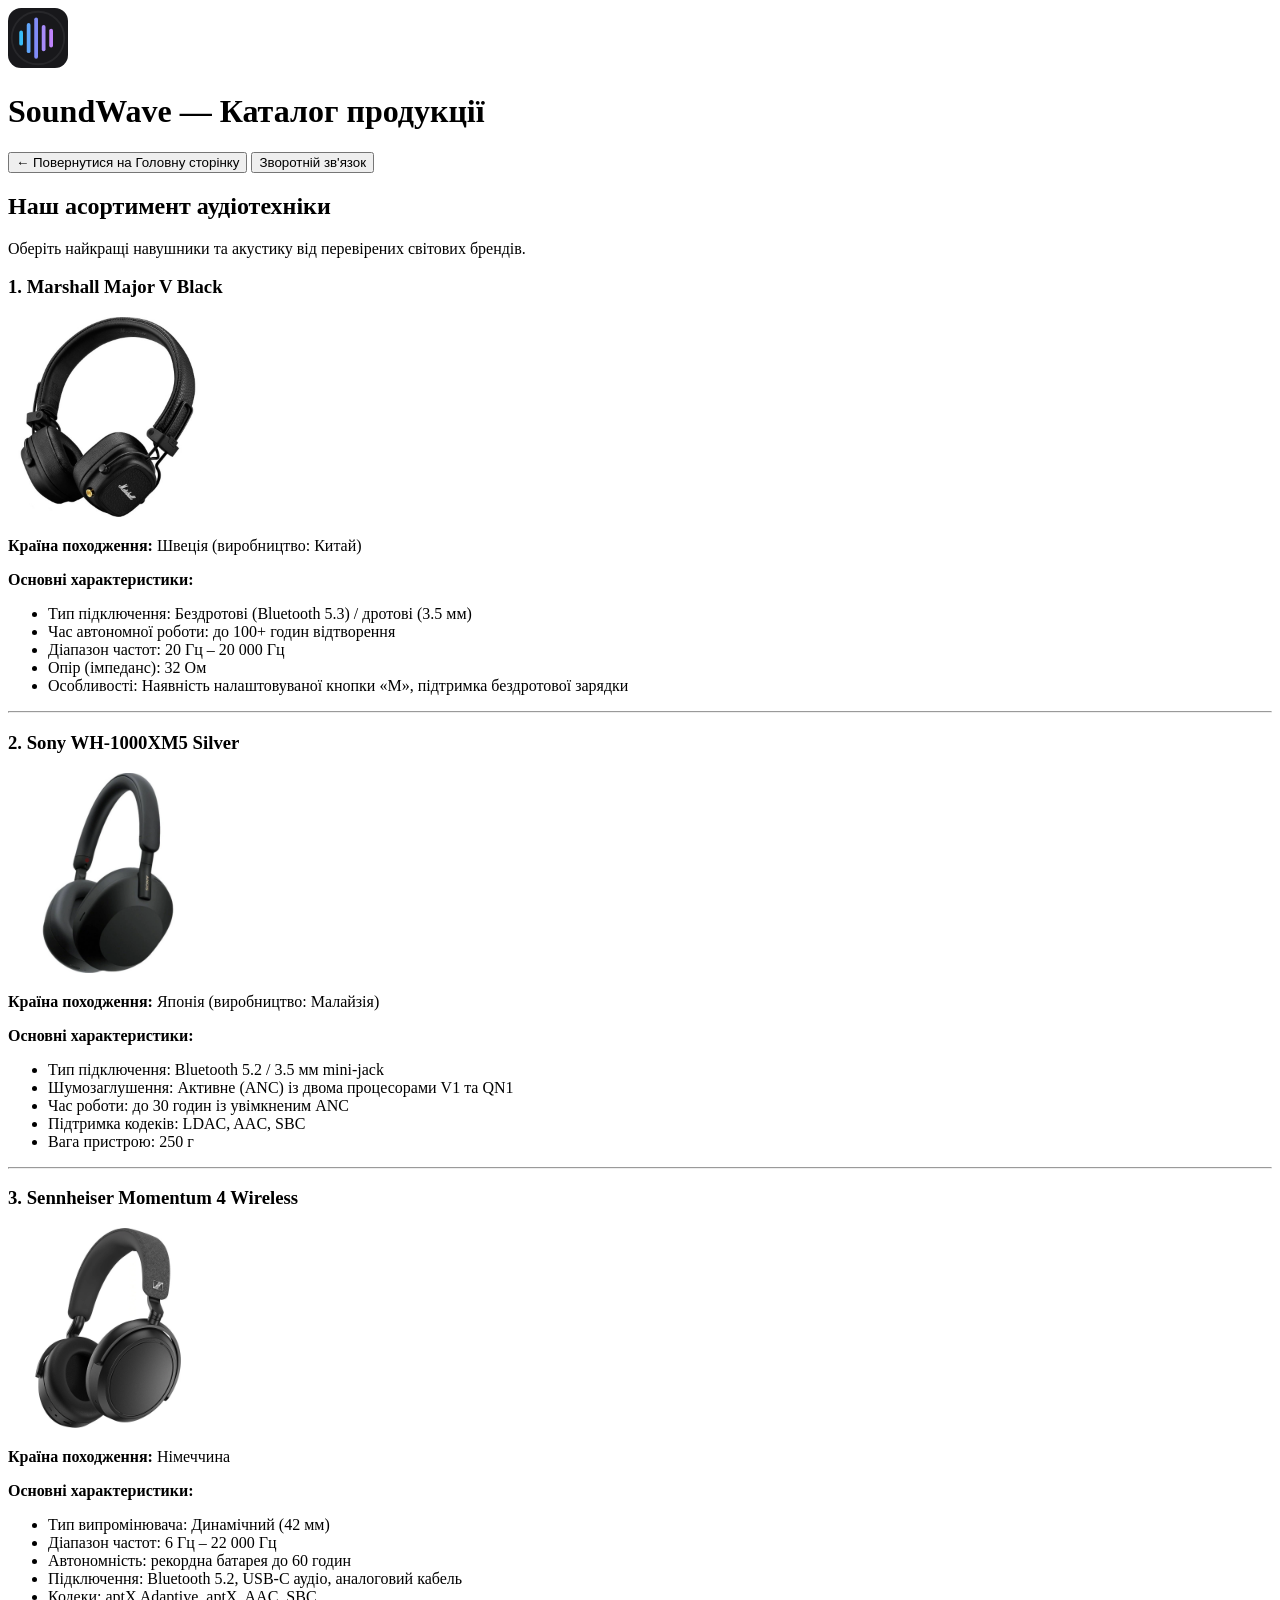
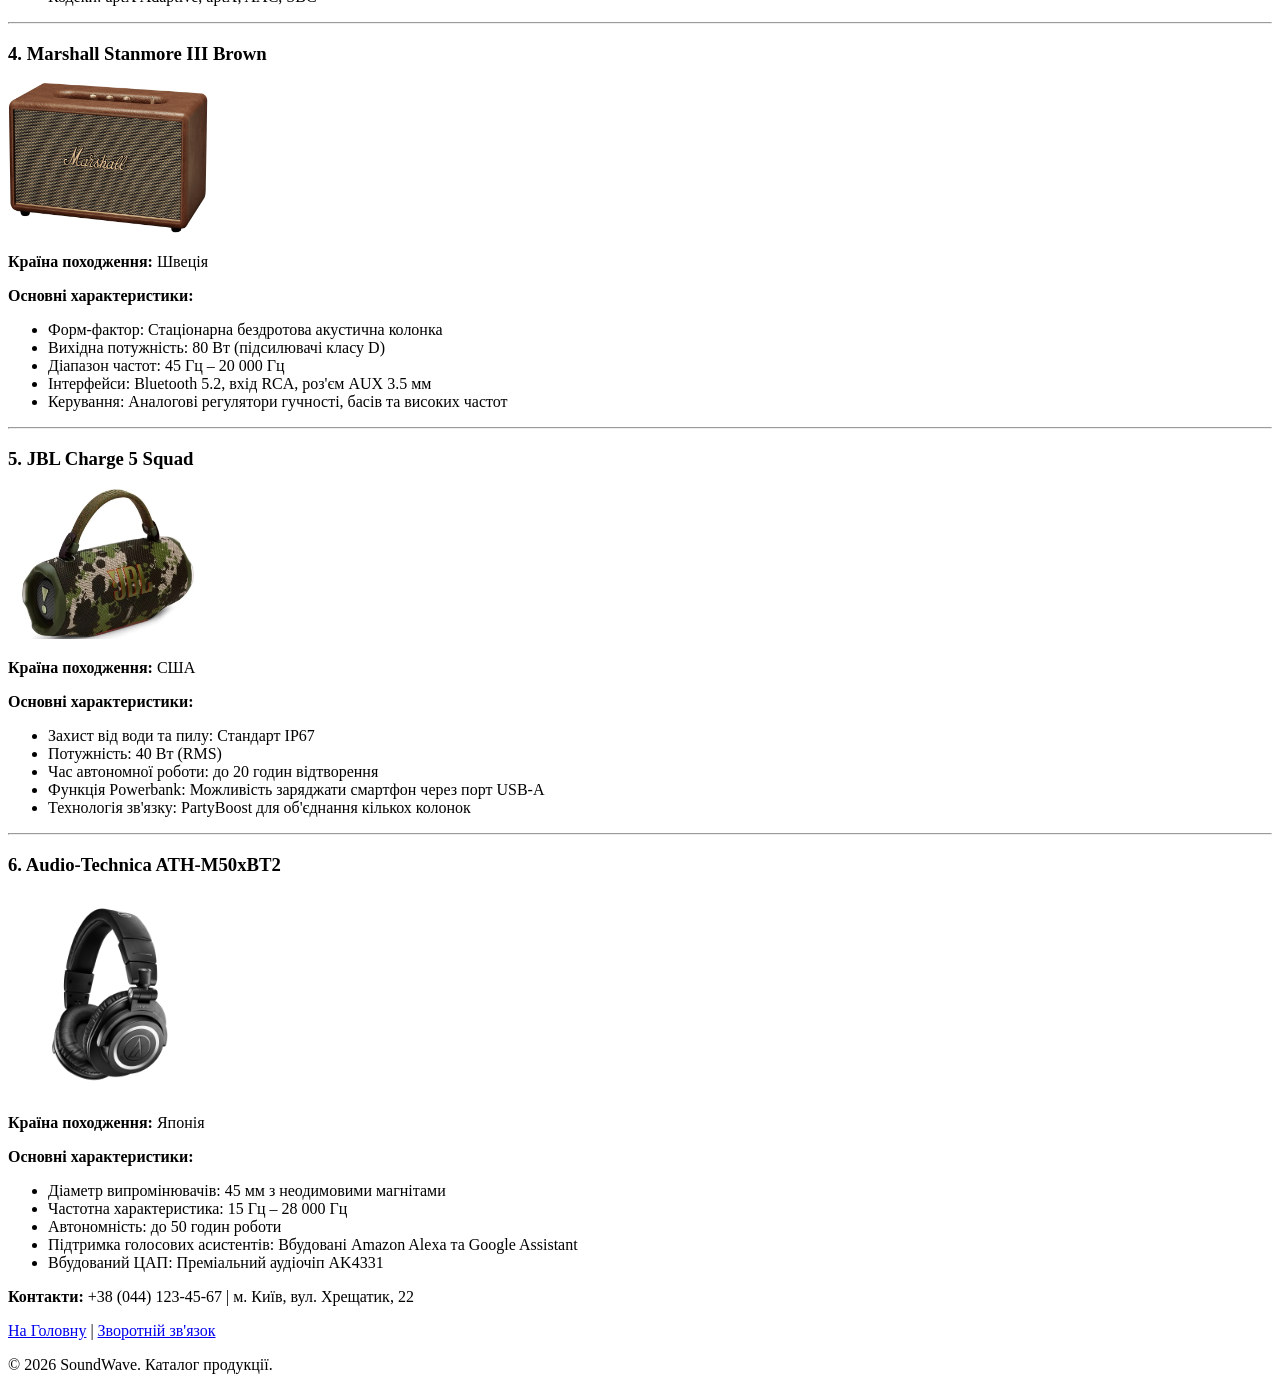
==== lab1/catalog.html @ 1db7e1ef "feat(lab1): add semantic HTML pages for audio web store (variant 1)" ====
<!DOCTYPE html>
<html lang="uk">
<head>
    <meta charset="UTF-8">
    <meta name="viewport" content="width=device-width, initial-scale=1.0">
    <title>SoundWave - Каталог товарів</title>
</head>
<body>

    <!-- Шапка сайту з логотипом та кнопкою переходу -->
    <header>
        <div class="logo-container">
            <img src="logo.svg" alt="Логотип SoundWave" width="60" height="60">
            <h1>SoundWave — Каталог продукції</h1>
        </div>

        <nav>
            <!-- Обов'язкова кнопка повернення на головну сторінку -->
            <a href="index.html"><button type="button">&larr; Повернутися на Головну сторінку</button></a>
            <a href="feedback.html"><button type="button">Зворотній зв'язок</button></a>
        </nav>
    </header>

    <main>
        <section>
            <h2>Наш асортимент аудіотехніки</h2>
            <p>Оберіть найкращі навушники та акустику від перевірених світових брендів.</p>

            <!-- Список товарів (представлено 6 моделей, згідно з вимогою "до 10 шт.") -->
            <div class="product-list">

                <!-- Товар 1 -->
                <article>
                    <h3>1. Marshall Major V Black</h3>
                    <img src="images/marshall5.jpg" alt="Навушники Marshall Major V" width="200" height="200">
                    <p><strong>Країна походження:</strong> Швеція (виробництво: Китай)</p>
                    <p><strong>Основні характеристики:</strong></p>
                    <ul>
                        <li>Тип підключення: Бездротові (Bluetooth 5.3) / дротові (3.5 мм)</li>
                        <li>Час автономної роботи: до 100+ годин відтворення</li>
                        <li>Діапазон частот: 20 Гц – 20 000 Гц</li>
                        <li>Опір (імпеданс): 32 Ом</li>
                        <li>Особливості: Наявність налаштовуваної кнопки «M», підтримка бездротової зарядки</li>
                    </ul>
                </article>
                <hr>

                <!-- Товар 2 -->
                <article>
                    <h3>2. Sony WH-1000XM5 Silver</h3>
                    <img src="images/sony.webp" alt="Навушники Sony WH-1000XM5" width="200" height="200">
                    <p><strong>Країна походження:</strong> Японія (виробництво: Малайзія)</p>
                    <p><strong>Основні характеристики:</strong></p>
                    <ul>
                        <li>Тип підключення: Bluetooth 5.2 / 3.5 мм mini-jack</li>
                        <li>Шумозаглушення: Активне (ANC) із двома процесорами V1 та QN1</li>
                        <li>Час роботи: до 30 годин із увімкненим ANC</li>
                        <li>Підтримка кодеків: LDAC, AAC, SBC</li>
                        <li>Вага пристрою: 250 г</li>
                    </ul>
                </article>
                <hr>

                <!-- Товар 3 -->
                <article>
                    <h3>3. Sennheiser Momentum 4 Wireless</h3>
                    <img src="images/sennheiser.webp" alt="Навушники Sennheiser Momentum 4" width="200" height="200">
                    <p><strong>Країна походження:</strong> Німеччина</p>
                    <p><strong>Основні характеристики:</strong></p>
                    <ul>
                        <li>Тип випромінювача: Динамічний (42 мм)</li>
                        <li>Діапазон частот: 6 Гц – 22 000 Гц</li>
                        <li>Автономність: рекордна батарея до 60 годин</li>
                        <li>Підключення: Bluetooth 5.2, USB-C аудіо, аналоговий кабель</li>
                        <li>Кодеки: aptX Adaptive, aptX, AAC, SBC</li>
                    </ul>
                </article>
                <hr>

                <!-- Товар 4 -->
                <article>
                    <h3>4. Marshall Stanmore III Brown</h3>
                    <img src="images/MarshallStanmore.jpg" alt="Акустика Marshall Stanmore III" width="200" height="150">
                    <p><strong>Країна походження:</strong> Швеція</p>
                    <p><strong>Основні характеристики:</strong></p>
                    <ul>
                        <li>Форм-фактор: Стаціонарна бездротова акустична колонка</li>
                        <li>Вихідна потужність: 80 Вт (підсилювачі класу D)</li>
                        <li>Діапазон частот: 45 Гц – 20 000 Гц</li>
                        <li>Інтерфейси: Bluetooth 5.2, вхід RCA, роз'єм AUX 3.5 мм</li>
                        <li>Керування: Аналогові регулятори гучності, басів та високих частот</li>
                    </ul>
                </article>
                <hr>

                <!-- Товар 5 -->
                <article>
                    <h3>5. JBL Charge 5 Squad</h3>
                    <img src="images/JBLCharge5Squad.webp" alt="Колонка JBL Charge 5" width="200" height="150">
                    <p><strong>Країна походження:</strong> США</p>
                    <p><strong>Основні характеристики:</strong></p>
                    <ul>
                        <li>Захист від води та пилу: Стандарт IP67</li>
                        <li>Потужність: 40 Вт (RMS)</li>
                        <li>Час автономної роботи: до 20 годин відтворення</li>
                        <li>Функція Powerbank: Можливість заряджати смартфон через порт USB-A</li>
                        <li>Технологія зв'язку: PartyBoost для об'єднання кількох колонок</li>
                    </ul>
                </article>
                <hr>

                <!-- Товар 6 -->
                <article>
                    <h3>6. Audio-Technica ATH-M50xBT2</h3>
                    <img src="images/Audio-Technica.png" alt="Навушники Audio-Technica ATH-M50xBT2" width="200" height="200">
                    <p><strong>Країна походження:</strong> Японія</p>
                    <p><strong>Основні характеристики:</strong></p>
                    <ul>
                        <li>Діаметр випромінювачів: 45 мм з неодимовими магнітами</li>
                        <li>Частотна характеристика: 15 Гц – 28 000 Гц</li>
                        <li>Автономність: до 50 годин роботи</li>
                        <li>Підтримка голосових асистентів: Вбудовані Amazon Alexa та Google Assistant</li>
                        <li>Вбудований ЦАП: Преміальний аудіочіп AK4331</li>
                    </ul>
                </article>

            </div>
        </section>
    </main>

    <!-- Підвал сайту -->
    <footer>
        <p><strong>Контакти:</strong> +38 (044) 123-45-67 | м. Київ, вул. Хрещатик, 22</p>
        <p><a href="index.html">На Головну</a> | <a href="feedback.html">Зворотній зв'язок</a></p>
        <p>&copy; 2026 SoundWave. Каталог продукції.</p>
    </footer>

</body>
</html>
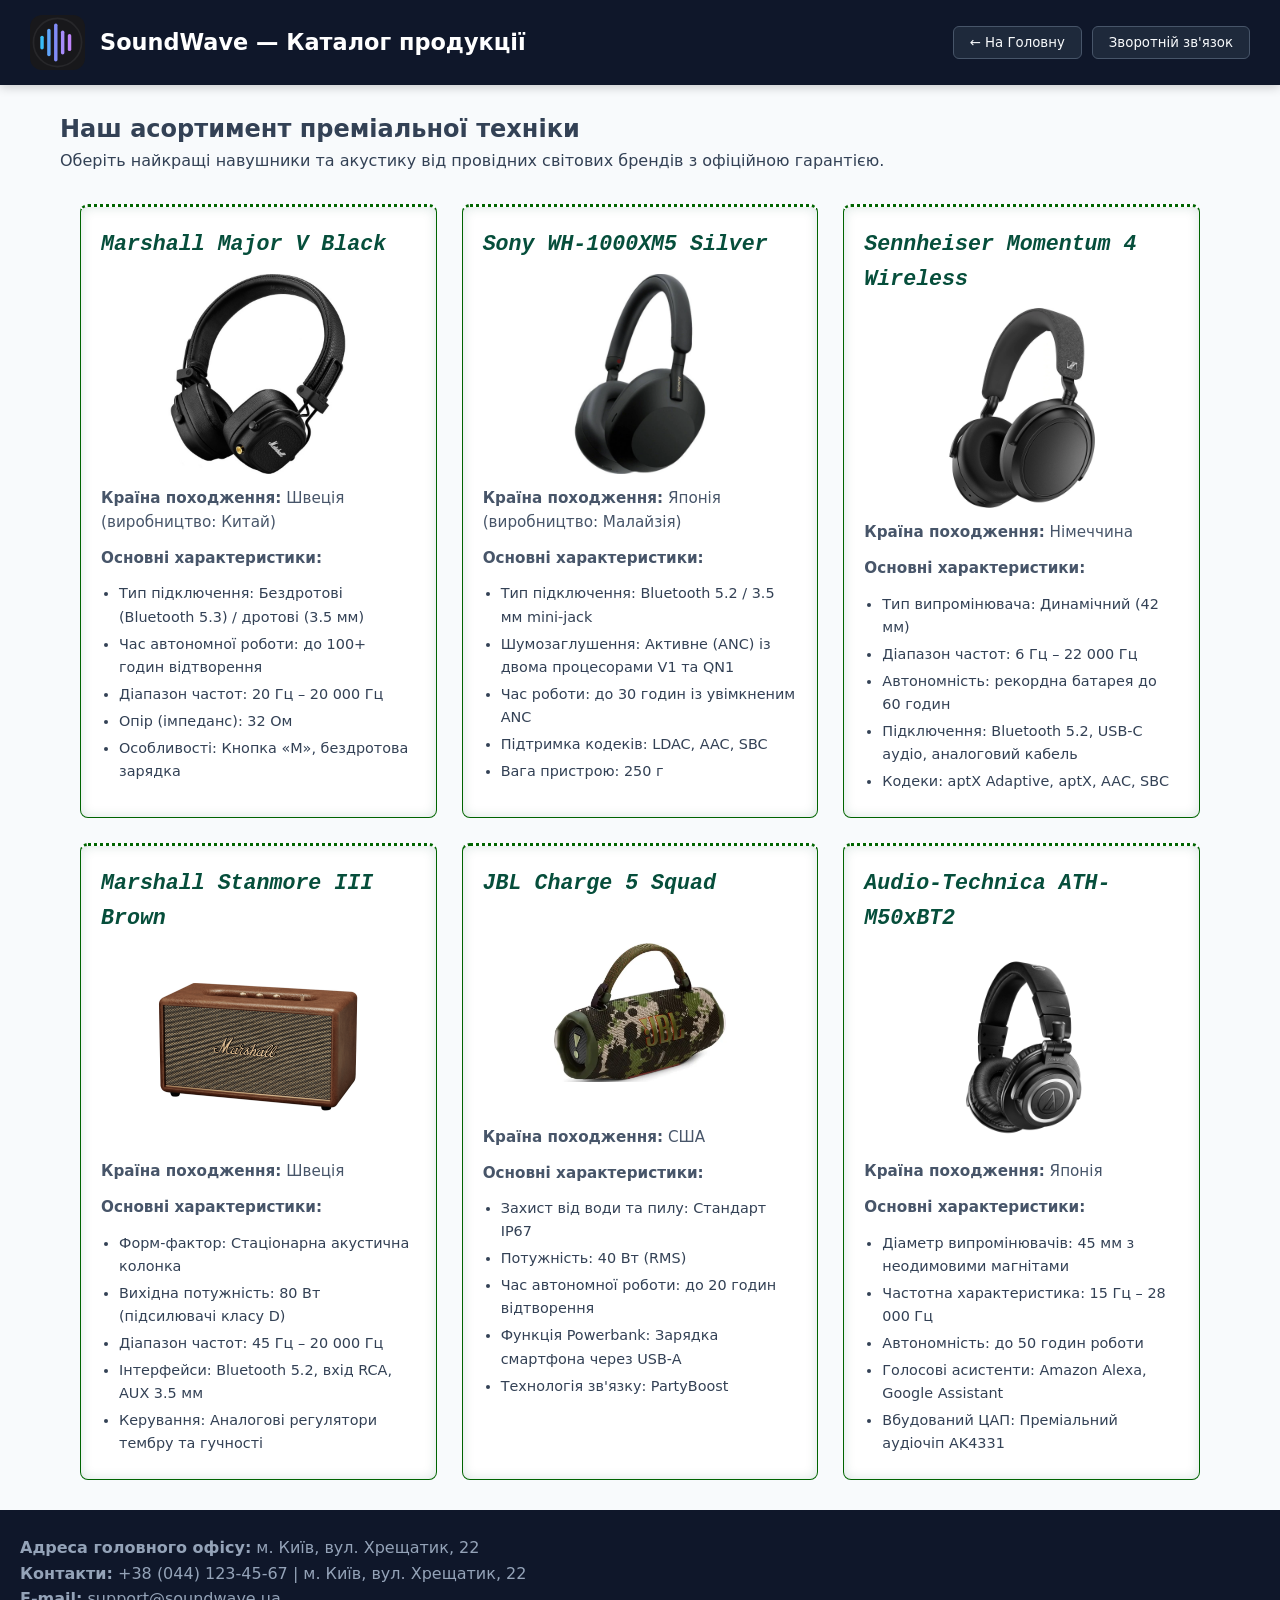
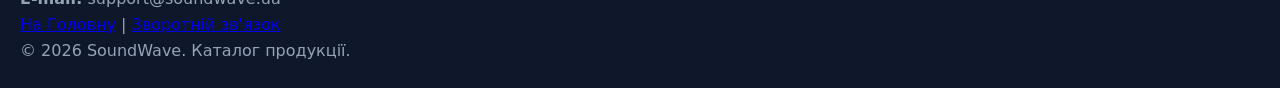
==== commit aacbd344: "feat(styles): implement CSS3 styling with Grid, Flexbox, and animations for Lab 2" ====
--- a/lab1/catalog.html
+++ b/lab1/catalog.html
@@ -4,35 +4,59 @@
     <meta charset="UTF-8">
     <meta name="viewport" content="width=device-width, initial-scale=1.0">
     <title>SoundWave - Каталог товарів</title>
+    <link rel="icon" type="image/svg+xml" href="logo.svg">
+    
+    <!-- Підключення зовнішньої таблиці стилів -->
+    <link rel="stylesheet" href="style.css">
+
+    <!-- Внутрішня таблиця стилів (Internal CSS) -->
+    <style>
+        /* Додаткове вирівнювання списку характеристик усередині карток */
+        .product-card ul {
+            margin-left: 18px;
+            font-size: 0.9rem;
+            color: #334155;
+        }
+
+        .product-card ul li {
+            margin-bottom: 4px;
+        }
+
+        /* Адаптація відступу зверху через фіксовану шапку */
+        body.catalog-page {
+            padding-top: 110px;
+        }
+    </style>
 </head>
-<body>
+<body class="catalog-page">
 
-    <!-- Шапка сайту з логотипом та кнопкою переходу -->
-    <header>
-        <div class="logo-container">
-            <img src="logo.svg" alt="Логотип SoundWave" width="60" height="60">
+    <!-- Шапка сайту: фіксована зверху (position: fixed; top: 0;) -->
+    <header class="fixed-catalog-header">
+        <div class="logo-box">
+            <img src="logo.svg" alt="Логотип SoundWave" width="55" height="55">
             <h1>SoundWave — Каталог продукції</h1>
         </div>
 
-        <nav>
-            <!-- Обов'язкова кнопка повернення на головну сторінку -->
-            <a href="index.html"><button type="button">&larr; Повернутися на Головну сторінку</button></a>
-            <a href="feedback.html"><button type="button">Зворотній зв'язок</button></a>
+        <nav class="header-nav">
+            <ul>
+                <li><a href="index.html"><button type="button">&larr; На Головну</button></a></li>
+                <li><a href="feedback.html"><button type="button">Зворотній зв'язок</button></a></li>
+            </ul>
         </nav>
     </header>
 
     <main>
-        <section>
-            <h2>Наш асортимент аудіотехніки</h2>
-            <p>Оберіть найкращі навушники та акустику від перевірених світових брендів.</p>
+        <section style="max-width: 1200px; margin: 0 auto; padding: 0 20px;">
+            <h2>Наш асортимент преміальної техніки</h2>
+            <p>Оберіть найкращі навушники та акустику від провідних світових брендів з офіційною гарантією.</p>
 
-            <!-- Список товарів (представлено 6 моделей, згідно з вимогою "до 10 шт.") -->
-            <div class="product-list">
+            <!-- Сітка товарів на базі CSS Grid Layout -->
+            <div class="catalog-grid">
 
                 <!-- Товар 1 -->
-                <article>
-                    <h3>1. Marshall Major V Black</h3>
-                    <img src="images/marshall5.jpg" alt="Навушники Marshall Major V" width="200" height="200">
+                <article class="product-card">
+                    <h3> Marshall Major V Black</h3>
+                    <img class="product-img" src="images/marshall5.jpg" alt="Навушники Marshall Major V" width="200" height="200">
                     <p><strong>Країна походження:</strong> Швеція (виробництво: Китай)</p>
                     <p><strong>Основні характеристики:</strong></p>
                     <ul>
@@ -40,15 +64,14 @@
                         <li>Час автономної роботи: до 100+ годин відтворення</li>
                         <li>Діапазон частот: 20 Гц – 20 000 Гц</li>
                         <li>Опір (імпеданс): 32 Ом</li>
-                        <li>Особливості: Наявність налаштовуваної кнопки «M», підтримка бездротової зарядки</li>
+                        <li>Особливості: Кнопка «M», бездротова зарядка</li>
                     </ul>
                 </article>
-                <hr>
 
                 <!-- Товар 2 -->
-                <article>
-                    <h3>2. Sony WH-1000XM5 Silver</h3>
-                    <img src="images/sony.webp" alt="Навушники Sony WH-1000XM5" width="200" height="200">
+                <article class="product-card">
+                    <h3> Sony WH-1000XM5 Silver</h3>
+                    <img class="product-img" src="images/sony.webp" alt="Навушники Sony WH-1000XM5" width="200" height="200">
                     <p><strong>Країна походження:</strong> Японія (виробництво: Малайзія)</p>
                     <p><strong>Основні характеристики:</strong></p>
                     <ul>
@@ -59,12 +82,11 @@
                         <li>Вага пристрою: 250 г</li>
                     </ul>
                 </article>
-                <hr>
 
                 <!-- Товар 3 -->
-                <article>
-                    <h3>3. Sennheiser Momentum 4 Wireless</h3>
-                    <img src="images/sennheiser.webp" alt="Навушники Sennheiser Momentum 4" width="200" height="200">
+                <article class="product-card">
+                    <h3> Sennheiser Momentum 4 Wireless</h3>
+                    <img class="product-img" src="images/sennheiser.webp" alt="Навушники Sennheiser Momentum 4" width="200" height="200">
                     <p><strong>Країна походження:</strong> Німеччина</p>
                     <p><strong>Основні характеристики:</strong></p>
                     <ul>
@@ -75,51 +97,48 @@
                         <li>Кодеки: aptX Adaptive, aptX, AAC, SBC</li>
                     </ul>
                 </article>
-                <hr>
 
                 <!-- Товар 4 -->
-                <article>
-                    <h3>4. Marshall Stanmore III Brown</h3>
-                    <img src="images/MarshallStanmore.jpg" alt="Акустика Marshall Stanmore III" width="200" height="150">
+                <article class="product-card">
+                    <h3> Marshall Stanmore III Brown</h3>
+                    <img class="product-img" src="images/MarshallStanmore.jpg" alt="Акустика Marshall Stanmore III" width="200" height="150">
                     <p><strong>Країна походження:</strong> Швеція</p>
                     <p><strong>Основні характеристики:</strong></p>
                     <ul>
-                        <li>Форм-фактор: Стаціонарна бездротова акустична колонка</li>
+                        <li>Форм-фактор: Стаціонарна акустична колонка</li>
                         <li>Вихідна потужність: 80 Вт (підсилювачі класу D)</li>
                         <li>Діапазон частот: 45 Гц – 20 000 Гц</li>
-                        <li>Інтерфейси: Bluetooth 5.2, вхід RCA, роз'єм AUX 3.5 мм</li>
-                        <li>Керування: Аналогові регулятори гучності, басів та високих частот</li>
+                        <li>Інтерфейси: Bluetooth 5.2, вхід RCA, AUX 3.5 мм</li>
+                        <li>Керування: Аналогові регулятори тембру та гучності</li>
                     </ul>
                 </article>
-                <hr>
 
                 <!-- Товар 5 -->
-                <article>
-                    <h3>5. JBL Charge 5 Squad</h3>
-                    <img src="images/JBLCharge5Squad.webp" alt="Колонка JBL Charge 5" width="200" height="150">
+                <article class="product-card">
+                    <h3> JBL Charge 5 Squad</h3>
+                    <img class="product-img" src="images/JBLCharge5Squad.webp" alt="Колонка JBL Charge 5" width="200" height="150">
                     <p><strong>Країна походження:</strong> США</p>
                     <p><strong>Основні характеристики:</strong></p>
                     <ul>
                         <li>Захист від води та пилу: Стандарт IP67</li>
                         <li>Потужність: 40 Вт (RMS)</li>
                         <li>Час автономної роботи: до 20 годин відтворення</li>
-                        <li>Функція Powerbank: Можливість заряджати смартфон через порт USB-A</li>
-                        <li>Технологія зв'язку: PartyBoost для об'єднання кількох колонок</li>
+                        <li>Функція Powerbank: Зарядка смартфона через USB-A</li>
+                        <li>Технологія зв'язку: PartyBoost</li>
                     </ul>
                 </article>
-                <hr>
 
                 <!-- Товар 6 -->
-                <article>
-                    <h3>6. Audio-Technica ATH-M50xBT2</h3>
-                    <img src="images/Audio-Technica.png" alt="Навушники Audio-Technica ATH-M50xBT2" width="200" height="200">
+                <article class="product-card">
+                    <h3> Audio-Technica ATH-M50xBT2</h3>
+                    <img class="product-img" src="images/Audio-Technica.png" alt="Навушники Audio-Technica ATH-M50xBT2" width="200" height="200">
                     <p><strong>Країна походження:</strong> Японія</p>
                     <p><strong>Основні характеристики:</strong></p>
                     <ul>
                         <li>Діаметр випромінювачів: 45 мм з неодимовими магнітами</li>
                         <li>Частотна характеристика: 15 Гц – 28 000 Гц</li>
                         <li>Автономність: до 50 годин роботи</li>
-                        <li>Підтримка голосових асистентів: Вбудовані Amazon Alexa та Google Assistant</li>
+                        <li>Голосові асистенти: Amazon Alexa, Google Assistant</li>
                         <li>Вбудований ЦАП: Преміальний аудіочіп AK4331</li>
                     </ul>
                 </article>
@@ -130,7 +149,9 @@
 
     <!-- Підвал сайту -->
     <footer>
+        <p><strong>Адреса головного офісу:</strong> м. Київ, вул. Хрещатик, 22</p>
         <p><strong>Контакти:</strong> +38 (044) 123-45-67 | м. Київ, вул. Хрещатик, 22</p>
+        <p><strong>E-mail:</strong> support@soundwave.ua</p>
         <p><a href="index.html">На Головну</a> | <a href="feedback.html">Зворотній зв'язок</a></p>
         <p>&copy; 2026 SoundWave. Каталог продукції.</p>
     </footer>
--- a/lab1/style.css
+++ b/lab1/style.css
@@ -0,0 +1,401 @@
+/* ==========================================================================
+   Лабораторна робота №2: СТИЛІЗАЦІЯ ЗАСОБАМИ CSS (Варіант 1)
+   Стиль дизайну: Мінімалізм / Hi-tech
+   ========================================================================== */
+
+/* 1. Селектор :root та глобальні змінні */
+:root {
+    --primary-color: #0f172a;               /* HEX */
+    --accent-green: darkgreen;              /* Назва кольору */
+    --accent-rgb: rgb(16, 185, 129);        /* RGB */
+    --accent-hsl: hsl(160, 84%, 39%);       /* HSL */
+    --font-main: system-ui, -apple-system, 'Segoe UI', Roboto, sans-serif; /* Шрифт 1 */
+    --font-mono: 'Courier New', Courier, monospace;                       /* Шрифт 2 */
+}
+
+/* 2. Універсальний селектор (скидання базових відступів) */
+* {
+    box-sizing: border-box;
+    margin: 0;
+    padding: 0;
+}
+
+/* Селектор елементу body */
+body {
+    font-family: var(--font-main);
+    background-color: #f8fafc;
+    color: #334155;
+    line-height: 1.6;
+    padding-top: 100px; /* Компенсація для позиціонованого header */
+    margin: 0;
+    min-height: 100vh;
+    display: flex;
+    flex-direction: column;
+}
+
+/* ==========================================================================
+   ГОЛОВНА СТОРІНКА (index.html)
+   ========================================================================== */
+
+/* Блок "Назва та логотип" абсолютно позиціонований з 0 відступом зверху */
+.main-header {
+    position: absolute;
+    top: 0;
+    left: 0;
+    width: 100%;
+    height: 90px;
+    background-color: var(--primary-color);
+    color: #ffffff;
+    display: flex;
+    justify-content: space-between;
+    align-items: center;
+    padding: 10px 30px;
+    z-index: 1000; /* Властивість z-index */
+}
+
+.logo-box {
+    display: flex;
+    align-items: center;
+    gap: 15px;
+}
+
+/* Селектор дочірніх елементів (комбінатор >) */
+.logo-box > h1 {
+    font-size: 1.4rem;
+    font-weight: 700;
+}
+
+/* Навігація в шапці (Inline-Flex + кнопки) */
+.header-nav ul {
+    list-style: none;
+    display: flex;
+    gap: 10px;
+}
+
+/* Стилізація кнопок з ефектом переходу (не менше 3 властивостей: фон, рамка, тінь) */
+button {
+    font-family: var(--font-main);
+    padding: 8px 16px;
+    background-color: #1e293b;
+    color: #f8fafc;
+    border: 1px solid #475569;
+    border-radius: 6px;
+    cursor: pointer;
+    transition: background-color 0.3s ease, border-color 0.3s ease, box-shadow 0.3s ease;
+}
+
+button:hover {
+    background-color: var(--accent-rgb);
+    border-color: #059669;
+    box-shadow: 0 4px 12px rgba(16, 185, 129, 0.4);
+}
+
+/* Grid Layout для головної сторінки */
+.home-grid-container {
+    display: grid;
+    grid-template-columns: 3fr 1fr;
+    gap: 25px;
+    max-width: 1200px;
+    margin: 20px auto;
+    padding: 0 20px;
+}
+
+/* Блок опису мети та списку завдань:
+   зовнішні відступи більші, ніж внутрішні */
+.about-card {
+    background-color: #ffffff;
+    border: 1px solid #e2e8f0;
+    border-radius: 8px;
+    padding: 15px;        /* Внутрішній відступ */
+    margin: 35px 0;       /* Зовнішній відступ: 35px > 15px */
+    position: relative;   /* Ще одне значення position */
+}
+
+/* Псевдоелемент ::before: контент із привітним емодзі перед описом мети */
+.about-card h2::before {
+    content: "👋 ";
+    font-size: 1.4rem;
+}
+
+/* Список завдань з римською нумерацією */
+.about-card ol {
+    margin-left: 30px;
+    margin-top: 10px;
+}
+
+/* Елемент зі смугою прокручування (властивість overflow) */
+.scrollable-content {
+    height: 100px;
+    overflow-y: scroll;
+    background-color: #f1f5f9;
+    padding: 12px;
+    border-radius: 6px;
+    margin-top: 15px;
+    border: 1px dashed #cbd5e1;
+}
+
+/* Навігація в сайдбарі по центру */
+.sidebar ul:last-of-type {
+    list-style: none;     /* прибирає маркери списку */
+    padding-left: 0;       /* прибирає зайвий лівий відступ браузера */
+}
+
+/* Таблиця характеристик */
+.table-wrapper {
+    background-color: #ffffff;
+    padding: 20px;
+    border-radius: 8px;
+    border: 1px solid #e2e8f0;
+    transition: transform 0.3s ease; /* Для плавної 2D-трансформації */
+}
+
+/* При наведенні курсору на блок таблиці він зміщується вгору на 2% */
+.table-wrapper:hover {
+    transform: translateY(-2%);
+}
+
+table {
+    width: 100%;
+    border-collapse: collapse;
+    margin-top: 10px;
+}
+
+th, td {
+    padding: 10px 12px;
+    text-align: left;
+    border: 1px solid #cbd5e1;
+}
+
+th {
+    background-color: #f1f5f9;
+    font-weight: 600;
+}
+
+/* Сайдбар з використанням float */
+.sidebar {
+    background-color: #ffffff;
+    border: 1px solid #e2e8f0;
+    border-radius: 8px;
+    padding: 20px;
+}
+
+/* Приклад використання селектора сусідніх сестринських елементів (+) */
+h3 + p {
+    margin-top: 8px;
+    color: #64748b;
+}
+
+/* Підвал сторінки */
+footer {
+    background-color: var(--primary-color);
+    color: #94a3b8;
+    padding: 25px 20px;
+    margin-top: auto;
+    position: static;
+    width: 100%;
+}
+
+/* Виділення тексту адреси та телефонів:
+   шрифт і фон через 2 сек підсилюються на 10% */
+/* Базові стилі для контактних даних */
+footer address {
+    font-style: normal;
+}
+
+/* При виділенні тексту одразу змінюється фон виділення */
+footer address ::selection {
+    background-color: #fde047;
+    color: #0f172a;
+}
+
+/* Коли користувач затискає мишку для виділення тексту адреси, 
+   через 2 секунди спрацьовує анімація підсилення шрифту на 10% та фону */
+footer address p:active {
+    animation: amplify-text 0.4s ease forwards;
+    animation-delay: 2s; /* Затримка рівно 2 секунди */
+}
+
+@keyframes amplify-text {
+    0% {
+        transform: scale(1);
+        background-color: transparent;
+    }
+    100% {
+        transform: scale(1.1); /* Підсилення розміру на 10% */
+        transform-origin: left center;
+        background-color: rgba(253, 224, 71, 0.2); /* Підсилення фону рядка */
+        padding-left: 6px;
+        border-radius: 4px;
+    }
+}
+/* Всі вже відвідані посилання мають темно-зелений колір */
+a:visited {
+    color: darkgreen !important;
+}
+
+/* ==========================================================================
+   СТОРІНКА «КАТАЛОГ» (catalog.html)
+   ========================================================================== */
+
+/* Блок назви та логотипу фіксований зверху */
+.fixed-catalog-header {
+    position: fixed;
+    top: 0;
+    left: 0;
+    width: 100%;
+    height: 85px;
+    background-color: var(--primary-color);
+    color: #ffffff;
+    display: flex;
+    justify-content: space-between;
+    align-items: center;
+    padding: 10px 30px;
+    z-index: 9999;
+    box-shadow: 0 2px 10px rgba(0,0,0,0.2);
+}
+
+/* Сітка каталогу на базі CSS Grid */
+.catalog-grid {
+    display: grid;
+    grid-template-columns: repeat(auto-fill, minmax(320px, 1fr));
+    gap: 25px;
+    max-width: 1200px;
+    margin: 30px auto;
+    padding: 0 20px;
+}
+
+/* Картка товару:
+   рамка темно-зеленого кольору, верхня межа крапкова, решта суцільні тонкі, внутрішня тінь */
+.product-card {
+    background-color: #ffffff;
+    border: 1px solid var(--accent-green);
+    border-top: 3px dotted var(--accent-green);
+    box-shadow: inset 0 0 12px rgba(6, 78, 59, 0.15); /* Тінь всередину рамки */
+    border-radius: 8px;
+    padding: 20px;
+    display: flex;
+    flex-direction: column;
+    gap: 12px;
+}
+
+/* Текст назви товару: більша вага, більша висота гліфів, ніж опис, та похилий */
+.product-card h3 {
+    font-size: 1.35rem;      /* Більша висота гліфів */
+    font-weight: 800;        /* Більша вага */
+    font-style: italic;      /* Похилий */
+    color: #064e3b;
+    font-family: var(--font-mono); /* Другий шрифт */
+}
+
+.product-card p {
+    font-size: 0.95rem;
+    color: #475569;
+}
+
+/* Базовий стан фотографії товару */
+.product-img {
+    width: 200px;
+    height: 200px;
+    object-fit: contain; 
+    margin: 0 auto;
+    border-radius: 6px;
+    display: block;
+    filter: sepia(0%) contrast(100%) brightness(100%);
+    -webkit-filter: sepia(0%) contrast(100%) brightness(100%);
+    transition: filter 0.3s ease;
+    cursor: pointer;
+}
+
+/* Запуск анімації при наведенні курсору */
+.product-img:hover {
+    animation-name: vintage-photo;
+    animation-duration: 1.2s;
+    animation-iteration-count: infinite;
+    animation-direction: alternate;
+    animation-timing-function: ease-in-out;
+}
+
+/* Ключові кадри: плавний перехід до імітації старовинного фото */
+@keyframes vintage-photo {
+    0% {
+        filter: sepia(20%) contrast(105%) brightness(98%);
+        -webkit-filter: sepia(20%) contrast(105%) brightness(98%);
+    }
+    50% {
+        filter: sepia(70%) contrast(125%) brightness(90%) hue-rotate(-10deg);
+        -webkit-filter: sepia(70%) contrast(125%) brightness(90%) hue-rotate(-10deg);
+    }
+    100% {
+        filter: sepia(95%) contrast(140%) brightness(85%) saturate(80%);
+        -webkit-filter: sepia(95%) contrast(140%) brightness(85%) saturate(80%);
+        transform: scale(1.02); /* Легке наближення для підсилення візуального ефекту */
+    }
+}
+
+/* Вже відвідані посилання на даній сторінці мають темно-зелений колір шрифта */
+.catalog-page a:visited {
+    color: var(--accent-green);
+}
+
+/* ==========================================================================
+   СТОРІНКА «ЗВОРОТНІЙ ЗВ'ЯЗОК» (feedback.html) — модуль Flexbox
+   ========================================================================== */
+
+.feedback-container {
+    max-width: 800px;
+    margin: 30px auto;
+    padding: 0 20px;
+}
+
+/* Flex-контейнер для форми з властивостями flex-flow, justify-content, align-items */
+.flex-form {
+    display: flex;
+    flex-flow: column nowrap;
+    justify-content: flex-start;
+    align-items: stretch;
+    background-color: #ffffff;
+    border: 1px solid #e2e8f0;
+    border-radius: 10px;
+    padding: 30px;
+    gap: 20px;
+}
+
+/* Flex-елемент fieldset */
+.flex-fieldset {
+    display: flex;
+    flex-direction: column;
+    gap: 15px;
+    border: 1px solid #cbd5e1;
+    border-radius: 8px;
+    padding: 20px;
+}
+
+/* Селектор за атрибутом [type="text"], [type="email"], [type="number"] */
+input[type="text"],
+input[type="email"],
+input[type="number"],
+select,
+textarea {
+    width: 100%;
+    padding: 10px 12px;
+    border: 1px solid #cbd5e1;
+    border-radius: 6px;
+    font-family: inherit;
+    font-size: 0.95rem;
+}
+
+/* Селектор за частковим атрибутом [class*="btn"] */
+.btn-group {
+    display: flex;
+    gap: 15px;
+    order: 6;          /* Властивість flex-елемента order */
+    flex-grow: 1;       /* Властивість flex-grow */
+    align-self: flex-start; /* Властивість align-self */
+}
+
+/* Псевдоклас :focus для полів форми */
+input:focus, select:focus, textarea:focus {
+    outline: none;
+    border-color: var(--accent-rgb);
+    box-shadow: 0 0 0 3px rgba(16, 185, 129, 0.2);
+}
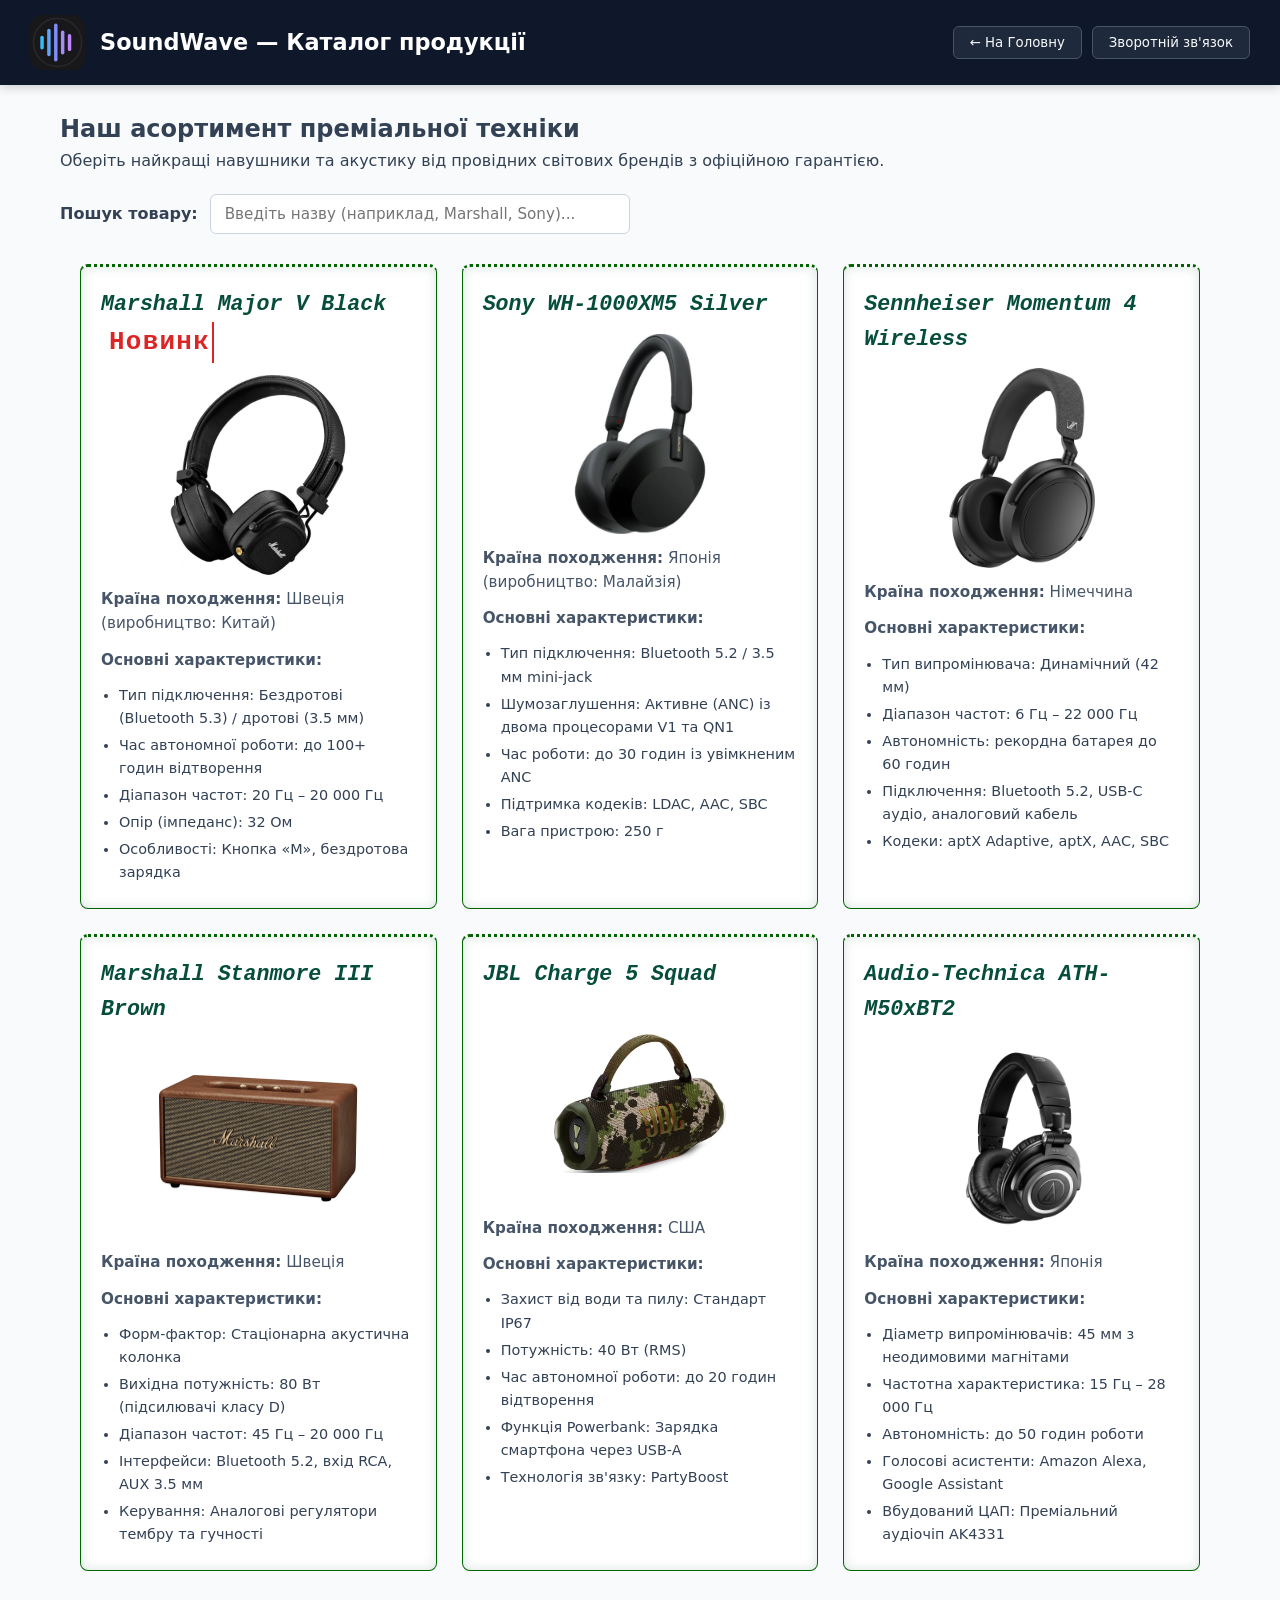
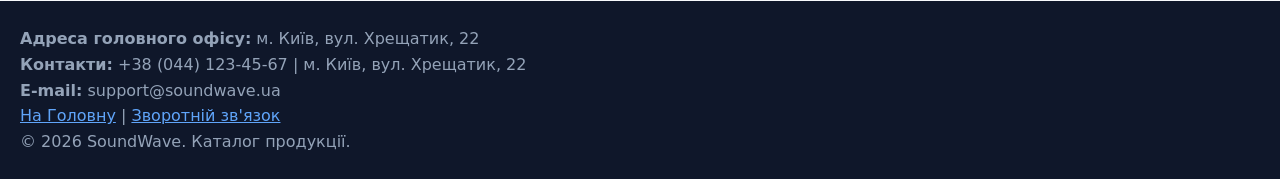
==== commit e7b6fd58: "feat(lab4): implement DOM manipulation, dynamic animations, search filter and responsive navigation" ====
--- a/lab1/catalog.html
+++ b/lab1/catalog.html
@@ -6,6 +6,7 @@
     <title>SoundWave - Каталог товарів</title>
     <link rel="icon" type="image/svg+xml" href="logo.svg">
     
+    <script defer src="app.js"></script>
     <!-- Підключення зовнішньої таблиці стилів -->
     <link rel="stylesheet" href="style.css">
 
@@ -49,6 +50,12 @@
         <section style="max-width: 1200px; margin: 0 auto; padding: 0 20px;">
             <h2>Наш асортимент преміальної техніки</h2>
             <p>Оберіть найкращі навушники та акустику від провідних світових брендів з офіційною гарантією.</p>
+
+            <!-- Поле пошуку товарів за назвою -->
+            <div class="catalog-search-box">
+                <label for="catalog-search"><strong>Пошук товару:</strong></label>
+                <input type="text" id="catalog-search" placeholder="Введіть назву (наприклад, Marshall, Sony)...">
+            </div>
 
             <!-- Сітка товарів на базі CSS Grid Layout -->
             <div class="catalog-grid">
--- a/lab1/style.css
+++ b/lab1/style.css
@@ -1,5 +1,5 @@
 /* ==========================================================================
-   Лабораторна робота №2: СТИЛІЗАЦІЯ ЗАСОБАМИ CSS (Варіант 1)
+   Лабораторна робота №2 та №4: СТИЛІЗАЦІЯ ЗАСОБАМИ CSS (Варіант 1)
    Стиль дизайну: Мінімалізм / Hi-tech
    ========================================================================== */
 
@@ -14,10 +14,15 @@
 }
 
 /* 2. Універсальний селектор (скидання базових відступів) */
-* {
+*, *::before, *::after {
     box-sizing: border-box;
     margin: 0;
     padding: 0;
+}
+
+html, body {
+    width: 100%;
+    overflow-x: hidden; /* Запобігає білим смугам збоку при переповненні контенту */
 }
 
 /* Селектор елементу body */
@@ -26,7 +31,7 @@
     background-color: #f8fafc;
     color: #334155;
     line-height: 1.6;
-    padding-top: 100px; /* Компенсація для позиціонованого header */
+    padding-top: 100px; /* Компенсація для позиціонованого header на десктопі */
     margin: 0;
     min-height: 100vh;
     display: flex;
@@ -43,20 +48,23 @@
     top: 0;
     left: 0;
     width: 100%;
-    height: 90px;
+    min-height: 90px;
     background-color: var(--primary-color);
     color: #ffffff;
     display: flex;
     justify-content: space-between;
     align-items: center;
     padding: 10px 30px;
-    z-index: 1000; /* Властивість z-index */
+    z-index: 1000;
+    overflow: hidden;
 }
 
 .logo-box {
     display: flex;
     align-items: center;
     gap: 15px;
+    position: relative;
+    z-index: 10;
 }
 
 /* Селектор дочірніх елементів (комбінатор >) */
@@ -65,10 +73,15 @@
     font-weight: 700;
 }
 
-/* Навігація в шапці (Inline-Flex + кнопки) */
+.header-nav {
+    position: relative;
+    z-index: 10;
+}
+
 .header-nav ul {
     list-style: none;
     display: flex;
+    flex-wrap: wrap;
     gap: 10px;
 }
 
@@ -98,6 +111,7 @@
     max-width: 1200px;
     margin: 20px auto;
     padding: 0 20px;
+    width: 100%;
 }
 
 /* Блок опису мети та списку завдань:
@@ -146,7 +160,9 @@
     padding: 20px;
     border-radius: 8px;
     border: 1px solid #e2e8f0;
-    transition: transform 0.3s ease; /* Для плавної 2D-трансформації */
+    transition: transform 0.3s ease;
+    overflow-x: auto; /* Запобігає ламанню верстки таблицею на вузьких екранах */
+    width: 100%;
 }
 
 /* При наведенні курсору на блок таблиці він зміщується вгору на 2% */
@@ -158,6 +174,7 @@
     width: 100%;
     border-collapse: collapse;
     margin-top: 10px;
+    min-width: 480px; /* Дозволяє внутрішній скрол таблиці без зміщення макета */
 }
 
 th, td {
@@ -195,8 +212,21 @@
     width: 100%;
 }
 
-/* Виділення тексту адреси та телефонів:
-   шрифт і фон через 2 сек підсилюються на 10% */
+footer a {
+    color: #60a5fa;
+    text-decoration: underline;
+}
+
+footer a:visited,
+.catalog-page a:visited,
+.sidebar a:visited {
+    color: #15803d;
+}
+
+footer a:hover {
+    color: var(--accent-rgb);
+}
+
 /* Базові стилі для контактних даних */
 footer address {
     font-style: normal;
@@ -221,16 +251,12 @@
         background-color: transparent;
     }
     100% {
-        transform: scale(1.1); /* Підсилення розміру на 10% */
+        transform: scale(1.1);
         transform-origin: left center;
-        background-color: rgba(253, 224, 71, 0.2); /* Підсилення фону рядка */
+        background-color: rgba(253, 224, 71, 0.2);
         padding-left: 6px;
         border-radius: 4px;
     }
-}
-/* Всі вже відвідані посилання мають темно-зелений колір */
-a:visited {
-    color: darkgreen !important;
 }
 
 /* ==========================================================================
@@ -243,7 +269,7 @@
     top: 0;
     left: 0;
     width: 100%;
-    height: 85px;
+    min-height: 85px;
     background-color: var(--primary-color);
     color: #ffffff;
     display: flex;
@@ -257,20 +283,20 @@
 /* Сітка каталогу на базі CSS Grid */
 .catalog-grid {
     display: grid;
-    grid-template-columns: repeat(auto-fill, minmax(320px, 1fr));
+    grid-template-columns: repeat(auto-fill, minmax(300px, 1fr));
     gap: 25px;
     max-width: 1200px;
     margin: 30px auto;
     padding: 0 20px;
-}
-
-/* Картка товару:
-   рамка темно-зеленого кольору, верхня межа крапкова, решта суцільні тонкі, внутрішня тінь */
+    width: 100%;
+}
+
+/* Картка товару */
 .product-card {
     background-color: #ffffff;
     border: 1px solid var(--accent-green);
     border-top: 3px dotted var(--accent-green);
-    box-shadow: inset 0 0 12px rgba(6, 78, 59, 0.15); /* Тінь всередину рамки */
+    box-shadow: inset 0 0 12px rgba(6, 78, 59, 0.15);
     border-radius: 8px;
     padding: 20px;
     display: flex;
@@ -278,13 +304,12 @@
     gap: 12px;
 }
 
-/* Текст назви товару: більша вага, більша висота гліфів, ніж опис, та похилий */
 .product-card h3 {
-    font-size: 1.35rem;      /* Більша висота гліфів */
-    font-weight: 800;        /* Більша вага */
-    font-style: italic;      /* Похилий */
+    font-size: 1.35rem;
+    font-weight: 800;
+    font-style: italic;
     color: #064e3b;
-    font-family: var(--font-mono); /* Другий шрифт */
+    font-family: var(--font-mono);
 }
 
 .product-card p {
@@ -306,7 +331,6 @@
     cursor: pointer;
 }
 
-/* Запуск анімації при наведенні курсору */
 .product-img:hover {
     animation-name: vintage-photo;
     animation-duration: 1.2s;
@@ -315,7 +339,6 @@
     animation-timing-function: ease-in-out;
 }
 
-/* Ключові кадри: плавний перехід до імітації старовинного фото */
 @keyframes vintage-photo {
     0% {
         filter: sepia(20%) contrast(105%) brightness(98%);
@@ -328,26 +351,21 @@
     100% {
         filter: sepia(95%) contrast(140%) brightness(85%) saturate(80%);
         -webkit-filter: sepia(95%) contrast(140%) brightness(85%) saturate(80%);
-        transform: scale(1.02); /* Легке наближення для підсилення візуального ефекту */
-    }
-}
-
-/* Вже відвідані посилання на даній сторінці мають темно-зелений колір шрифта */
-.catalog-page a:visited {
-    color: var(--accent-green);
+        transform: scale(1.02);
+    }
 }
 
 /* ==========================================================================
-   СТОРІНКА «ЗВОРОТНІЙ ЗВ'ЯЗОК» (feedback.html) — модуль Flexbox
+   СТОРІНКА «ЗВОРОТНІЙ ЗВ'ЯЗОК» (feedback.html)
    ========================================================================== */
 
 .feedback-container {
     max-width: 800px;
     margin: 30px auto;
     padding: 0 20px;
-}
-
-/* Flex-контейнер для форми з властивостями flex-flow, justify-content, align-items */
+    width: 100%;
+}
+
 .flex-form {
     display: flex;
     flex-flow: column nowrap;
@@ -360,7 +378,6 @@
     gap: 20px;
 }
 
-/* Flex-елемент fieldset */
 .flex-fieldset {
     display: flex;
     flex-direction: column;
@@ -370,7 +387,6 @@
     padding: 20px;
 }
 
-/* Селектор за атрибутом [type="text"], [type="email"], [type="number"] */
 input[type="text"],
 input[type="email"],
 input[type="number"],
@@ -384,18 +400,351 @@
     font-size: 0.95rem;
 }
 
-/* Селектор за частковим атрибутом [class*="btn"] */
 .btn-group {
     display: flex;
     gap: 15px;
-    order: 6;          /* Властивість flex-елемента order */
-    flex-grow: 1;       /* Властивість flex-grow */
-    align-self: flex-start; /* Властивість align-self */
-}
-
-/* Псевдоклас :focus для полів форми */
+    order: 6;
+    flex-grow: 1;
+    align-self: flex-start;
+    width: 100%;
+}
+
 input:focus, select:focus, textarea:focus {
     outline: none;
     border-color: var(--accent-rgb);
     box-shadow: 0 0 0 3px rgba(16, 185, 129, 0.2);
+}
+
+/* ==========================================================================
+   СПЕЦИФІЧНІ СТИЛІ ДЛЯ ЛАБОРАТОРНОЇ РОБОТИ № 4
+   ========================================================================== */
+
+/* 1. Падаючі товари в шапці (index.html) */
+.falling-container {
+    position: absolute !important;
+    top: 0 !important;
+    left: 0 !important;
+    width: 100% !important;
+    height: 100% !important;
+    pointer-events: none !important;
+    z-index: 1 !important;
+    overflow: hidden;
+}
+
+.falling-product-item {
+    position: absolute !important;
+    top: -50px;
+    width: auto;
+    object-fit: contain;
+    opacity: 0;
+    pointer-events: none;
+    animation-name: fall-down;
+    animation-timing-function: linear;
+    animation-iteration-count: 1;
+    animation-fill-mode: forwards;
+}
+
+@keyframes fall-down {
+    0% {
+        top: -45px;
+        opacity: 0;
+        transform: translateY(0) scale(0.85) rotate(0deg);
+    }
+    15% {
+        opacity: 0.85;
+    }
+    85% {
+        opacity: 0.85;
+    }
+    100% {
+        top: 100%;
+        opacity: 0;
+        transform: translateY(10px) scale(1) rotate(15deg);
+    }
+}
+
+/* 2. Самонабірний текст "Новинка!" (catalog.html) */
+.typewriter-badge {
+    color: #dc2626;
+    display: inline-block;
+    margin-left: 8px;
+    font-size: 1.2em;
+    font-weight: 900;
+    font-style: normal;
+    letter-spacing: 0.05em;
+    border-right: 2px solid #dc2626;
+    padding-right: 2px;
+    animation: blink-caret 0.75s step-end infinite;
+}
+
+@keyframes blink-caret {
+    from, to { border-color: transparent; }
+    50% { border-color: #dc2626; }
+}
+
+/* 3. Поле пошуку товарів у каталозі (catalog.html) */
+.catalog-search-box {
+    margin: 20px 0;
+    display: flex;
+    align-items: center;
+    gap: 12px;
+}
+
+.catalog-search-box input {
+    max-width: 420px;
+    padding: 10px 14px;
+    border: 1px solid #cbd5e1;
+    border-radius: 6px;
+    font-size: 0.95rem;
+    outline: none;
+    transition: border-color 0.2s ease, box-shadow 0.2s ease;
+}
+
+.catalog-search-box input:focus {
+    border-color: var(--accent-rgb);
+    box-shadow: 0 0 0 3px rgba(16, 185, 129, 0.25);
+}
+
+/* 4. Тултіп і підсвітка поля "Детально" (feedback.html) */
+.details-field-wrapper {
+    position: relative;
+    width: 100%;
+}
+
+textarea#details.details-hovered {
+    background-color: #f0fdf4 !important;
+    border: 2px solid var(--accent-green) !important;
+    box-shadow: 0 4px 14px rgba(6, 78, 59, 0.25) !important;
+    transition: background-color 0.3s ease, border-color 0.3s ease, box-shadow 0.3s ease;
+}
+
+.feedback-tooltip {
+    position: absolute;
+    top: 50%;
+    left: calc(100% + 15px);
+    transform: translateY(-50%);
+    width: 260px;
+    background-color: #0f172a;
+    color: #ffffff;
+    font-size: 0.82rem;
+    line-height: 1.4;
+    padding: 10px 14px;
+    border-radius: 6px;
+    box-shadow: 0 8px 20px rgba(0, 0, 0, 0.25);
+    pointer-events: none;
+    opacity: 0;
+    visibility: hidden;
+    transition: opacity 0.3s ease, visibility 0.3s ease, transform 0.3s ease;
+    z-index: 100;
+}
+
+.feedback-tooltip::before {
+    content: "";
+    position: absolute;
+    top: 50%;
+    right: 100%;
+    transform: translateY(-50%);
+    border-width: 6px;
+    border-style: solid;
+    border-color: transparent #0f172a transparent transparent;
+}
+
+.feedback-tooltip.tooltip-visible {
+    opacity: 1;
+    visibility: visible;
+    transform: translateY(-50%) translateX(5px);
+}
+
+/* 5. Десктопний стан навігації */
+.main-header .header-nav.nav-horizontal-top ul {
+    display: flex;
+    flex-direction: row;
+    align-items: center;
+    gap: 10px;
+}
+
+/* ==========================================================================
+   АДАПТИВНІСТЬ ДЛЯ МОБІЛЬНИХ ПРИСТРОЇВ (<= 768px)
+   ========================================================================== */
+
+@media (max-width: 768px) {
+    /* 1. Відступ для body: враховує мобільну шапку у два рядки */
+    body {
+        padding-top: 250px;
+    }
+
+    body.catalog-page {
+        padding-top: 155px !important;
+    }
+
+    /* Шапка: логотип зліва, кнопки компактно справа в один рівень */
+    .main-header {
+        position: absolute;
+        top: 0;
+        left: 0;
+        width: 100%;
+        min-height: 230px;
+        height: auto;
+        padding: 15px 12px;
+        display: flex;
+        flex-direction: row;        /* Рядок, а не колонка! */
+        justify-content: space-between;
+        align-items: flex-start;    /* Притискає і логотип, і меню до самого верху */
+        gap: 10px;
+        overflow: hidden;
+    }
+
+    .fixed-catalog-header {
+        position: fixed;
+        top: 0;
+        left: 0;
+        width: 100%;
+        height: auto;
+        padding: 12px 10px;
+        flex-direction: column;
+        align-items: center;
+        gap: 10px;
+    }
+
+    /* Ліва колонка: логотип і назва */
+    .main-header .logo-box {
+        display: flex;
+        align-items: center;
+        gap: 8px;
+        max-width: calc(100% - 165px); /* Залишає вільне місце для кнопок праворуч */
+        margin-top: 4px;
+    }
+
+    .main-header .logo-box img {
+        width: 32px;
+        height: 32px;
+        flex-shrink: 0;
+    }
+
+    .main-header .logo-box > h1 {
+        font-size: 0.95rem;
+        line-height: 1.25;
+        word-break: normal;
+    }
+
+    /* Права колонка: навігаційне меню вертикально праворуч */
+    .main-header .header-nav.nav-vertical-right {
+        width: 150px;              /* Фіксована ширина стовпчика */
+        flex-shrink: 0;
+        display: flex;
+        justify-content: flex-end;
+        margin: 0;
+    }
+
+    .main-header .header-nav.nav-vertical-right ul {
+        display: flex;
+        flex-direction: column;    /* Суворо вертикально */
+        align-items: stretch;
+        gap: 6px;
+        width: 100%;
+        padding: 0;
+        margin: 0;
+    }
+
+    .main-header .header-nav.nav-vertical-right li {
+        width: 100%;
+        list-style: none;
+    }
+
+    .main-header .header-nav.nav-vertical-right a {
+        display: block;
+        width: 100%;
+        text-decoration: none;
+    }
+
+    .main-header .header-nav.nav-vertical-right button {
+        display: block;
+        width: 100% !important;    /* Усі 5 кнопок абсолютно однакової ширини */
+        padding: 6px 8px;
+        font-size: 0.78rem;
+        text-align: center;
+        border-radius: 5px;
+        background-color: #1e293b;
+        border: 1px solid #334155;
+        white-space: nowrap;
+    }
+
+    /* Сітка та блоки головної сторінки */
+    .home-grid-container {
+        grid-template-columns: 1fr;
+        gap: 15px;
+        padding: 0 10px;
+        margin: 10px auto;
+        width: 100%;
+    }
+
+    .about-card {
+        margin: 10px 0;
+        padding: 15px 12px;
+    }
+
+    /* 4. Таблиця: ізольований скрол */
+    .table-wrapper {
+        padding: 12px;
+        width: 100%;
+        overflow-x: auto;
+        -webkit-overflow-scrolling: touch;
+    }
+
+    table {
+        min-width: 450px;
+    }
+
+    /* 5. Каталог: одна колонка */
+    .catalog-grid {
+        grid-template-columns: 1fr;
+        gap: 15px;
+        padding: 0 10px;
+    }
+
+    .product-card {
+        padding: 15px;
+    }
+
+    /* 6. Форма: компактний вигляд та розтягнуті кнопки */
+    .flex-form {
+        padding: 15px;
+        gap: 15px;
+    }
+
+    .btn-group {
+        flex-direction: column;
+    }
+
+    .btn-group button {
+        width: 100%;
+    }
+
+
+    .feedback-tooltip {
+        top: calc(100% + 10px);
+        left: 0;
+        transform: none;
+        width: 100%;
+    }
+
+    .feedback-tooltip::before {
+        top: -12px;
+        left: 20px;
+        border-color: transparent transparent #0f172a transparent;
+    }
+
+    .feedback-tooltip.tooltip-visible {
+        transform: translateY(3px);
+    }
+    footer {
+        width: 100%;
+        max-width: 100%;
+        padding: 20px 15px;
+        text-align: center;
+    }
+
+    footer address p {
+        word-break: break-word;
+    }
 }
